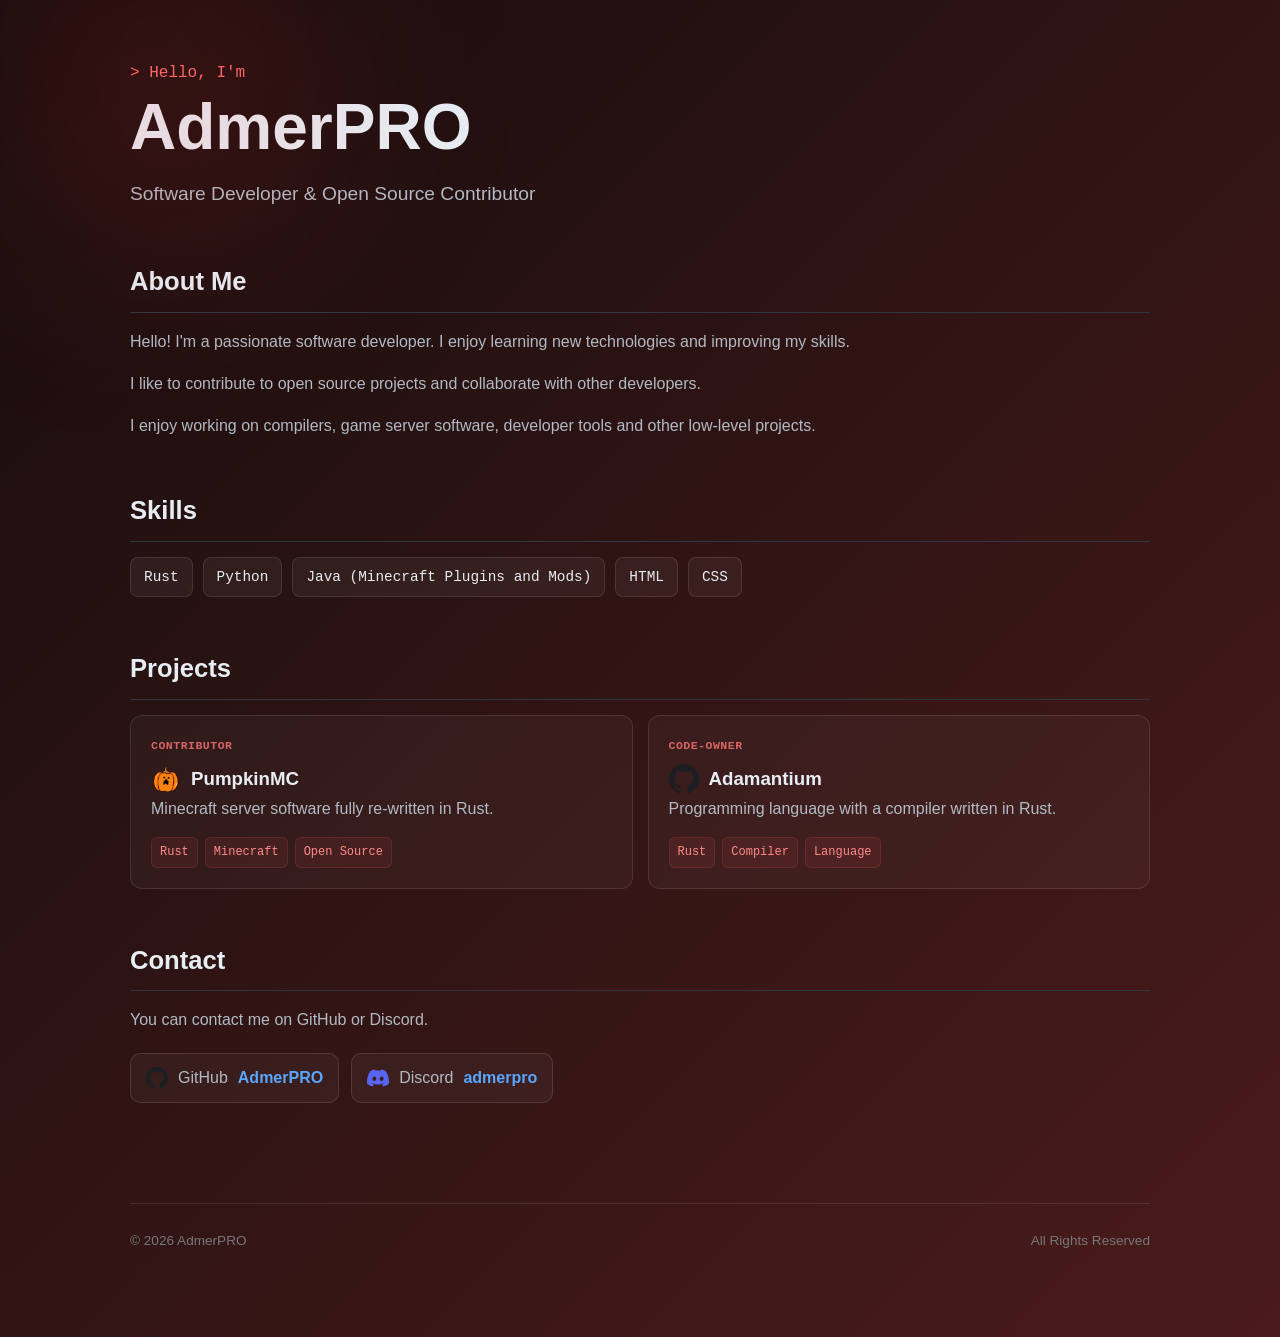
==== index.html @ 61b28dac "style: add - to Code-Owner" ====
<!DOCTYPE html>

<html lang="en">


<head>
    <meta charset="UTF-8">
    <meta name="viewport" content="width=device-width, initial-scale=1.0">

    <title>AdmerPRO</title>

    <link rel="stylesheet" href="./style.css">
</head>

<body>

    <header class="hero">
        <p class="hero-small">> Hello, I'm</p>
        <h1>AdmerPRO</h1>

        <p class="hero-description">
            Software Developer & Open Source Contributor
        </p>
    </header>

    <h2>About Me</h2>
    <p>Hello! I'm a passionate software developer. I enjoy learning new technologies and improving my skills.</p>
    <p>I like to contribute to open source projects and collaborate with other developers.</p>
    <p>I enjoy working on compilers, game server software, developer tools and other low-level projects.</p>

    <h2>Skills</h2>
    <div class="skills">
        <span>Rust</span>
        <span>Python</span>
        <span>Java (Minecraft Plugins and Mods)</span>
        <span>HTML</span>
        <span>CSS</span>
    </div>

    <!--
  /$$$$$$        /$$                                   /$$$$$$$  /$$$$$$$   /$$$$$$ 
 /$$__  $$      | $$                                  | $$__  $$| $$__  $$ /$$__  $$
| $$  \ $$  /$$$$$$$ /$$$$$$/$$$$   /$$$$$$   /$$$$$$ | $$  \ $$| $$  \ $$| $$  \ $$
| $$$$$$$$ /$$__  $$| $$_  $$_  $$ /$$__  $$ /$$__  $$| $$$$$$$/| $$$$$$$/| $$  | $$
| $$__  $$| $$  | $$| $$ \ $$ \ $$| $$$$$$$$| $$  \__/| $$____/ | $$__  $$| $$  | $$
| $$  | $$| $$  | $$| $$ | $$ | $$| $$_____/| $$      | $$      | $$  \ $$| $$  | $$
| $$  | $$|  $$$$$$$| $$ | $$ | $$|  $$$$$$$| $$      | $$      | $$  | $$|  $$$$$$/
|__/  |__/ \_______/|__/ |__/ |__/ \_______/|__/      |__/      |__/  |__/ \______/                                                                                                                                                
    -->

    <h2 id="projects">Projects</h2>

    <div class="projects">

        <a
            class="project-card"
            href="https://github.com/Pumpkin-MC/Pumpkin"
            target="_blank"
            rel="noopener noreferrer"
        >
            <span class="project-role">Contributor</span>
            <div class="project-header">
                <img src="./icons/pumpkin.png" alt="PumpkinMC">
                <h3>PumpkinMC</h3>
            </div>

            <p>
                Minecraft server software fully re-written in Rust.
            </p>

            <div class="project-tags">
                <span>Rust</span>
                <span>Minecraft</span>
                <span>Open Source</span>
            </div>
        </a>


        <a
            class="project-card"
            href="https://github.com/AdamantiumORG/Adamantium"
            target="_blank"
            rel="noopener noreferrer"
        >
            <span class="project-role">Code-Owner</span>
            <div class="project-header">
                <img src="./icons/github-icon.svg" alt="Adamantium">
                <h3>Adamantium</h3>
            </div>

            <p>
                Programming language with a compiler written in Rust.
            </p>

            <div class="project-tags">
                <span>Rust</span>
                <span>Compiler</span>
                <span>Language</span>
            </div>
        </a>

    </div>

    <h2>Contact</h2>
    <p>You can contact me on GitHub or Discord.</p>

    <div class="socials">
        <a
            href="https://github.com/AdmerPRO"
            target="_blank"
            class="social-link"
            rel="noopener noreferrer"
        >
            <img src="./icons/github-icon.svg" alt="GitHub">
            <span>GitHub</span>
            <strong>AdmerPRO</strong>
        </a>

        <a
            href="https://discord.com/channels/@me"
            target="_blank"
            class="social-link"
            rel="noopener noreferrer"
        >
            <img src="./icons/discord-icon.svg" alt="Discord">
            <span>Discord</span>
            <strong>admerpro</strong>
        </a>
    </div>

    <footer>
        <span>© 2026 AdmerPRO</span>
        <span>All Rights Reserved</span>
    </footer>
</body>


</html>
---- style.css ----
/* =========================
   RESET
   ========================= */

* {
    margin: 0;
    padding: 0;
    box-sizing: border-box;
}

html {
    scroll-behavior: smooth;
}


/* =========================
   BODY
   ========================= */

body {
    font-family: Inter, Arial, sans-serif;

    color: #e6edf3;

    max-width: 1100px;
    margin: 0 auto;
    padding: 60px 40px;

    line-height: 1.7;

    background: linear-gradient(
        -45deg,
        #170d0d,
        #271111,
        #541717,
        #4b1b1b,
        #170d0d
    );

    background-size: 400% 400%;
    animation: gradientMove 15s ease infinite;
}

@keyframes gradientMove {
    0% {
        background-position: 0% 50%;
    }

    50% {
        background-position: 100% 50%;
    }

    100% {
        background-position: 0% 50%;
    }
}

/* =========================
   HEADINGS
   ========================= */

h1 {
    font-size: 3rem;
    margin-bottom: 10px;
}

h2 {
    font-size: 1.6rem;

    margin-top: 50px;
    margin-bottom: 15px;

    padding-bottom: 8px;

    border-bottom: 1px solid #30363d;
}


/* =========================
   TEXT
   ========================= */

p {
    color: #b1bac4;
    margin-bottom: 15px;
}

strong {
    color: #ffffff;
}


/* =========================
   LINKS
   ========================= */

a {
    color: #58a6ff;
    text-decoration: none;

    transition: color 0.2s ease;
}

a:hover {
    color: #79c0ff;
    text-decoration: underline;
}


/* Link with icon */

.icon-link {
    display: inline-flex;
    align-items: center;
    gap: 8px;
}

.icon-link img {
    width: 22px;
    height: 22px;
    object-fit: contain;
}


/* =========================
   LISTS
   ========================= */

ul,
ol {
    margin-left: 25px;
    margin-top: 10px;
}

li {
    margin: 7px 0;
    color: #c9d1d9;
}


/* =========================
   CODE
   ========================= */

code {
    font-family: "JetBrains Mono", Consolas, monospace;

    background: #161b22;
    color: #79c0ff;

    padding: 3px 7px;

    border: 1px solid #30363d;
    border-radius: 6px;
}


/* =========================
   PROJECT CARDS
   ========================= */

.project {
    background: #161b22;

    border: 1px solid #30363d;
    border-radius: 12px;

    padding: 20px;
    margin: 15px 0;

    transition:
        transform 0.2s ease,
        border-color 0.2s ease;
}

.project:hover {
    transform: translateY(-3px);
    border-color: #58a6ff;
}

.project h3 {
    margin-bottom: 8px;
}


/* =========================
   BUTTONS
   ========================= */

.button {
    display: inline-block;

    background: #238636;
    color: white;

    padding: 9px 16px;

    border-radius: 7px;

    font-weight: 600;

    transition:
        background 0.2s ease,
        transform 0.2s ease;
}

.button:hover {
    background: #2ea043;

    color: white;
    text-decoration: none;

    transform: translateY(-2px);
}


/* =========================
   MOBILE
   ========================= */

@media (max-width: 600px) {

    body {
        padding: 30px 20px;
    }

    h1 {
        font-size: 2.2rem;
    }

    h2 {
        font-size: 1.4rem;
    }
}

/* =========================
   HERO SECTION
   ========================= */

.hero {
    position: relative;
}

.hero::before {
    content: "";

    position: absolute;

    width: 350px;
    height: 350px;

    left: -150px;
    top: -150px;

    background: rgba(255, 50, 50, 0.12);

    filter: blur(100px);

    border-radius: 50%;

    pointer-events: none;
}

.hero-small {
    color: #ff6b6b;
    font-family: "JetBrains Mono", Consolas, monospace;
    margin-bottom: 5px;
}

.hero h1 {
    font-size: 4rem;
    line-height: 1.1;
    margin: 0;
}

.hero h1 span {
    color: #ff5c5c;
}

.hero-description {
    font-size: 1.2rem;
    margin-top: 15px;
}

.hero-links {
    display: flex;
    gap: 12px;
    margin-top: 25px;
}

.primary-button,
.secondary-button {
    padding: 10px 18px;
    border-radius: 8px;
    text-decoration: none;
    font-weight: 600;
}

.primary-button {
    background: #e5484d;
    color: white;
}

.secondary-button {
    border: 1px solid #444;
    color: #ddd;
}

.primary-button:hover,
.secondary-button:hover {
    transform: translateY(-2px);
    text-decoration: none;
}

/* =========================
   SKILLS
   ========================= */

.skills {
    display: flex;
    flex-wrap: wrap;
    gap: 10px;
}

.skills span {
    background: rgba(255, 255, 255, 0.05);
    border: 1px solid rgba(255, 255, 255, 0.1);

    padding: 7px 13px;
    border-radius: 8px;

    font-family: monospace;
    font-size: 0.9rem;

    transition: 0.2s ease;
}

.skills span:hover {
    border-color: #e5484d;
    transform: translateY(-2px);
}

/* =========================
    SOCIALS
    ========================= */

.socials {
    display: flex;
    flex-wrap: wrap;
    gap: 12px;

    margin-top: 20px;
}

.social-link {
    display: flex;
    align-items: center;
    gap: 10px;

    padding: 10px 15px;

    background: rgba(255, 255, 255, 0.04);

    border: 1px solid rgba(255, 255, 255, 0.12);
    border-radius: 10px;

    color: #e6edf3;
    text-decoration: none;

    transition:
        transform 0.2s ease,
        border-color 0.2s ease,
        background 0.2s ease;
}

.social-link img {
    width: 22px;
    height: 22px;
    object-fit: contain;
}

.social-link span {
    color: #b1bac4;
}

.social-link strong {
    color: #58a6ff;
}

.social-link:hover {
    transform: translateY(-3px);

    background: rgba(255, 255, 255, 0.07);
    border-color: #e5484d;

    text-decoration: none;
}

/* =========================
    PROJECTS
    ========================= */

.projects {
    display: grid;
    grid-template-columns: repeat(2, 1fr);
    gap: 15px;
}

.project-card {
    display: block;

    padding: 20px;

    background: rgba(255, 255, 255, 0.035);
    border: 1px solid rgba(255, 255, 255, 0.1);
    border-radius: 12px;

    color: inherit;
    text-decoration: none;

    transition:
        transform 0.2s ease,
        border-color 0.2s ease,
        background 0.2s ease;
}

.project-card:hover {
    transform: translateY(-4px);

    border-color: rgba(255, 90, 90, 0.6);

    box-shadow:
        0 10px 30px rgba(0, 0, 0, 0.2),
        0 0 25px rgba(255, 60, 60, 0.05);

    text-decoration: none;
}

.project-card:hover * {
    text-decoration: none;
}

.project-header {
    display: flex;
    align-items: center;
    gap: 10px;
}

.project-header img {
    width: 30px;
    height: 30px;
    object-fit: contain;
}

.project-header h3 {
    margin: 0;
}

.project-tags {
    display: flex;
    flex-wrap: wrap;
    gap: 7px;

    margin-top: 15px;
}

.project-tags span {
    padding: 4px 8px;

    font-family: monospace;
    font-size: 0.75rem;

    color: #ff8a8a;
    background: rgba(255, 90, 90, 0.08);

    border: 1px solid rgba(255, 90, 90, 0.15);
    border-radius: 6px;
}

.project-role {
    display: block;
    margin-bottom: 8px;

    font-family: monospace;
    font-size: 0.72rem;
    font-weight: 600;
    letter-spacing: 0.5px;
    text-transform: uppercase;

    color: #ff7777;
    opacity: 0.8;
}

/* =========================
    FOOTER
    ========================= */

footer {
    display: flex;
    justify-content: space-between;

    margin-top: 100px;
    padding: 25px 0;

    border-top: 1px solid rgba(255, 255, 255, 0.1);

    color: #777;
    font-size: 0.85rem;
}
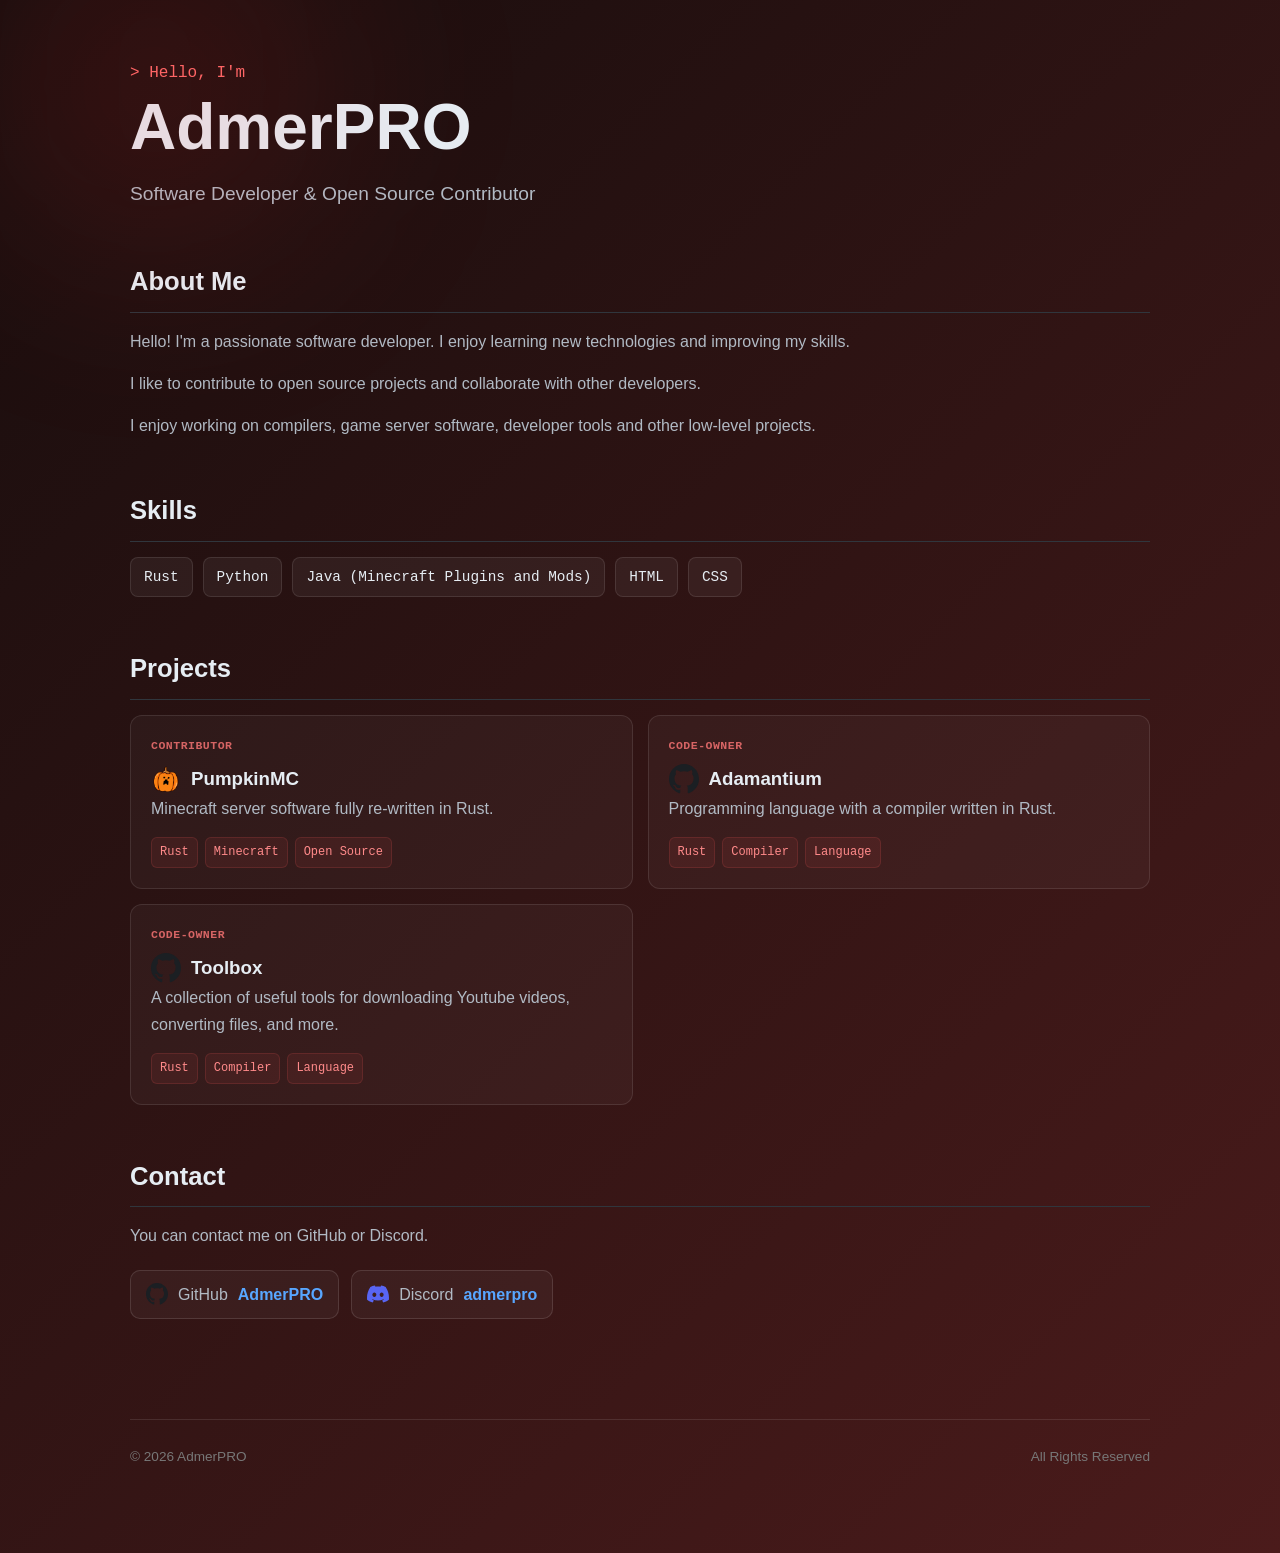
==== commit cb28b0c8: "feat: Add Toolbox to projects" ====
--- a/index.html
+++ b/index.html
@@ -10,6 +10,8 @@
     <title>AdmerPRO</title>
 
     <link rel="stylesheet" href="./style.css">
+
+    <link rel="icon" href="./icons/favicon.ico" type="image/x-icon">
 </head>
 
 <body>
@@ -99,6 +101,29 @@
             </div>
         </a>
 
+        <a
+            class="project-card"
+            href="https://github.com/AdmerPRO/Toolbox"
+            target="_blank"
+            rel="noopener noreferrer"
+        >
+            <span class="project-role">Code-Owner</span>
+            <div class="project-header">
+                <img src="./icons/github-icon.svg" alt="Toolbox">
+                <h3>Toolbox</h3>
+            </div>
+
+            <p>
+                A collection of useful tools for downloading Youtube videos, converting files, and more.
+            </p>
+
+            <div class="project-tags">
+                <span>Rust</span>
+                <span>Compiler</span>
+                <span>Language</span>
+            </div>
+        </a>
+
     </div>
 
     <h2>Contact</h2>
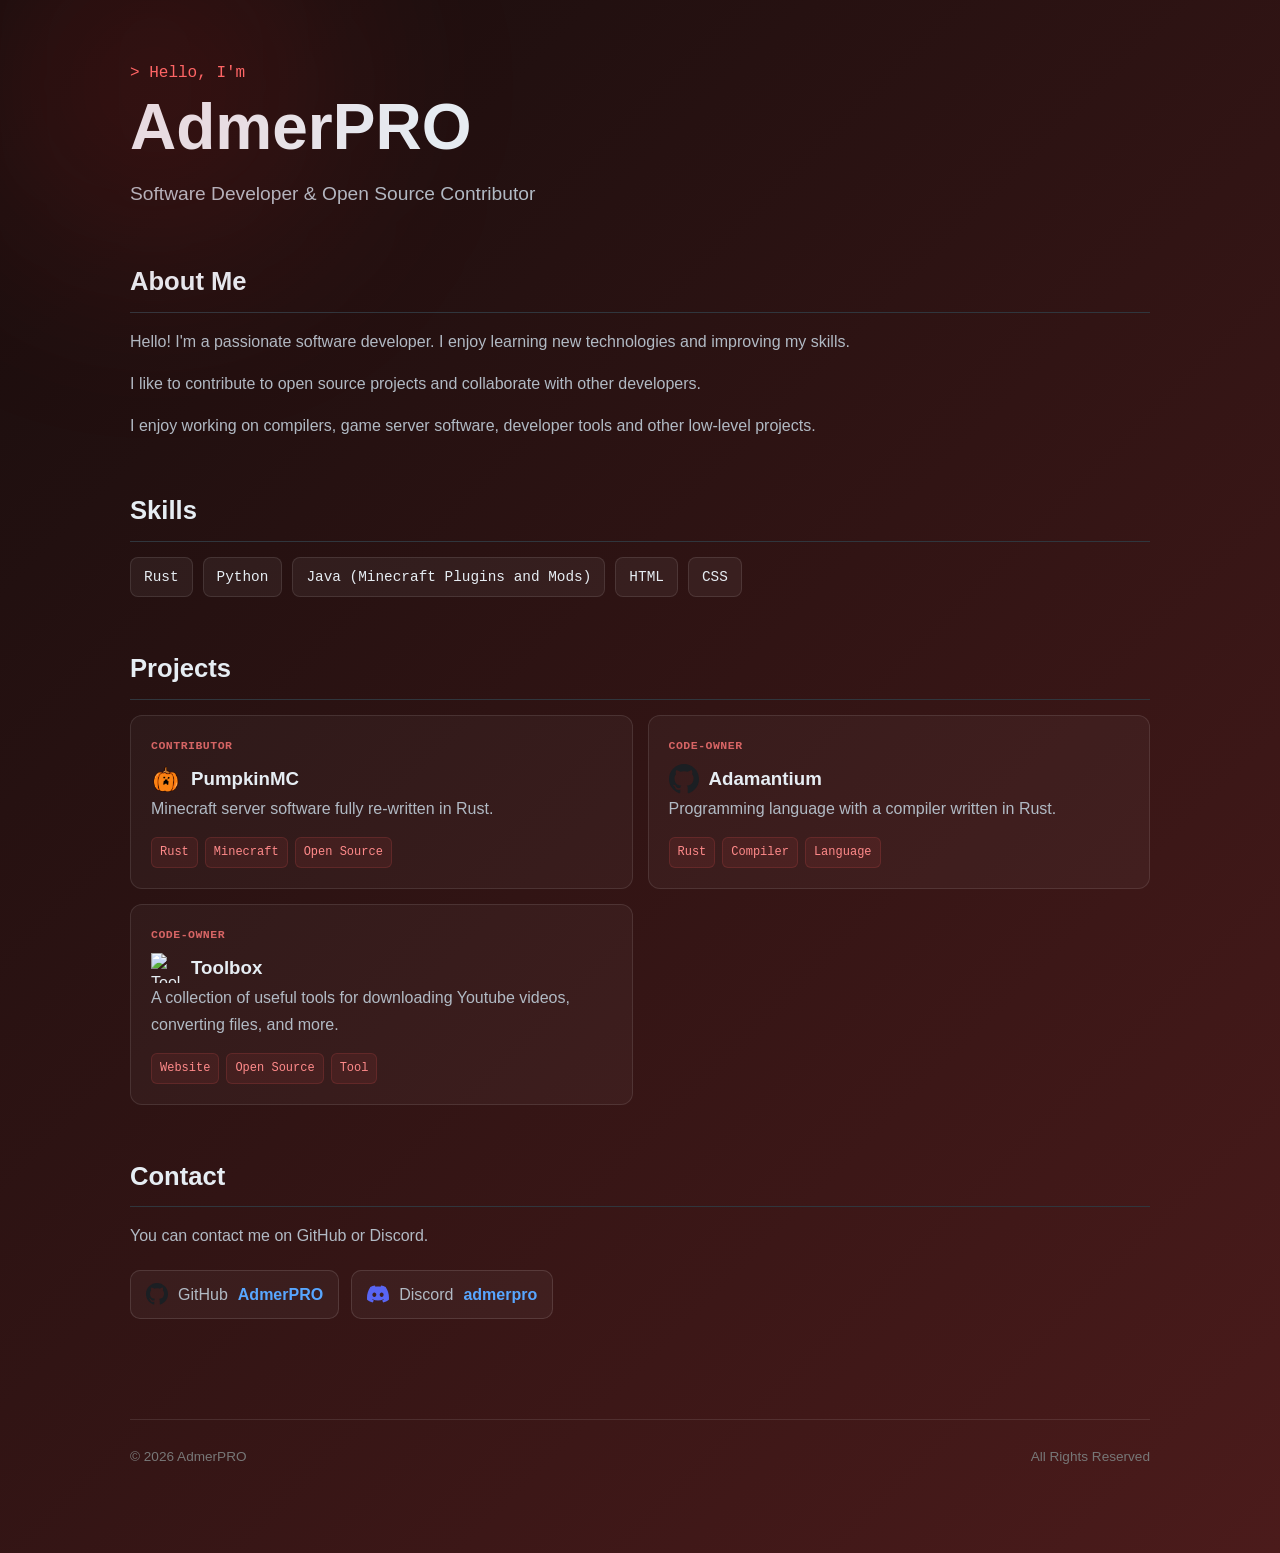
==== commit 0574e4ea: "feat: Update Toolbox data" ====
--- a/index.html
+++ b/index.html
@@ -103,13 +103,13 @@
 
         <a
             class="project-card"
-            href="https://github.com/AdmerPRO/Toolbox"
+            href="https://tools.admerpro.com"
             target="_blank"
             rel="noopener noreferrer"
         >
             <span class="project-role">Code-Owner</span>
             <div class="project-header">
-                <img src="./icons/github-icon.svg" alt="Toolbox">
+                <img src="./icons/toolbox_icon.png" alt="Toolbox">
                 <h3>Toolbox</h3>
             </div>
 
@@ -118,9 +118,9 @@
             </p>
 
             <div class="project-tags">
-                <span>Rust</span>
-                <span>Compiler</span>
-                <span>Language</span>
+                <span>Website</span>
+                <span>Open Source</span>
+                <span>Tool</span>
             </div>
         </a>
 
@@ -160,4 +160,4 @@
 </body>
 
 
-</html>+</html>
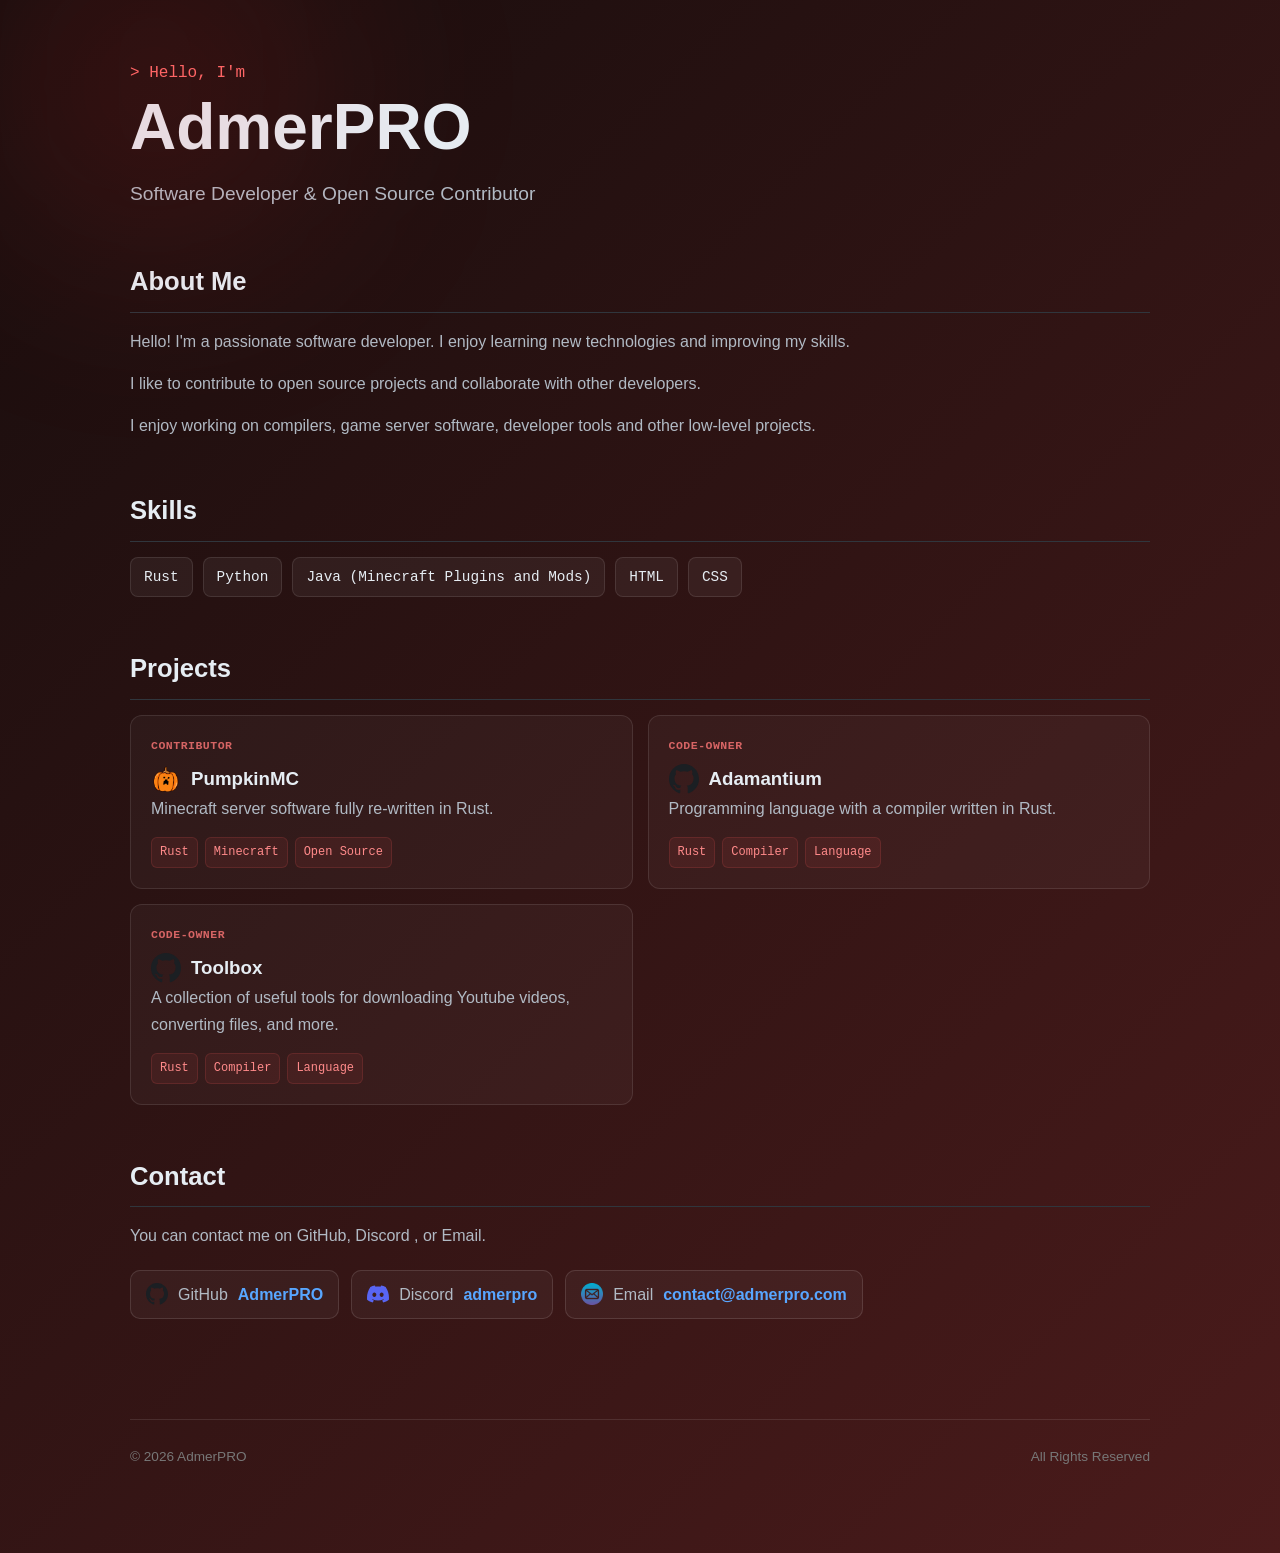
==== commit a39f6f56: "feat(socials): add email contact" ====
--- a/index.html
+++ b/index.html
@@ -109,7 +109,7 @@
         >
             <span class="project-role">Code-Owner</span>
             <div class="project-header">
-                <img src="./icons/toolbox_icon.png" alt="Toolbox">
+                <img src="./icons/github-icon.svg" alt="Toolbox">
                 <h3>Toolbox</h3>
             </div>
 
@@ -118,16 +118,16 @@
             </p>
 
             <div class="project-tags">
-                <span>Website</span>
-                <span>Open Source</span>
-                <span>Tool</span>
+                <span>Rust</span>
+                <span>Compiler</span>
+                <span>Language</span>
             </div>
         </a>
 
     </div>
 
     <h2>Contact</h2>
-    <p>You can contact me on GitHub or Discord.</p>
+    <p>You can contact me on GitHub, Discord , or Email.</p>
 
     <div class="socials">
         <a
@@ -151,6 +151,17 @@
             <span>Discord</span>
             <strong>admerpro</strong>
         </a>
+
+        <a
+            href="mailto:contact@admerpro.com"
+            target="_blank"
+            class="social-link"
+            rel="noopener noreferrer"
+        >
+            <img src="./icons/email.png" alt="Email">
+            <span>Email</span>
+            <strong>contact@admerpro.com</strong>
+        </a>
     </div>
 
     <footer>
@@ -160,4 +171,4 @@
 </body>
 
 
-</html>
+</html>
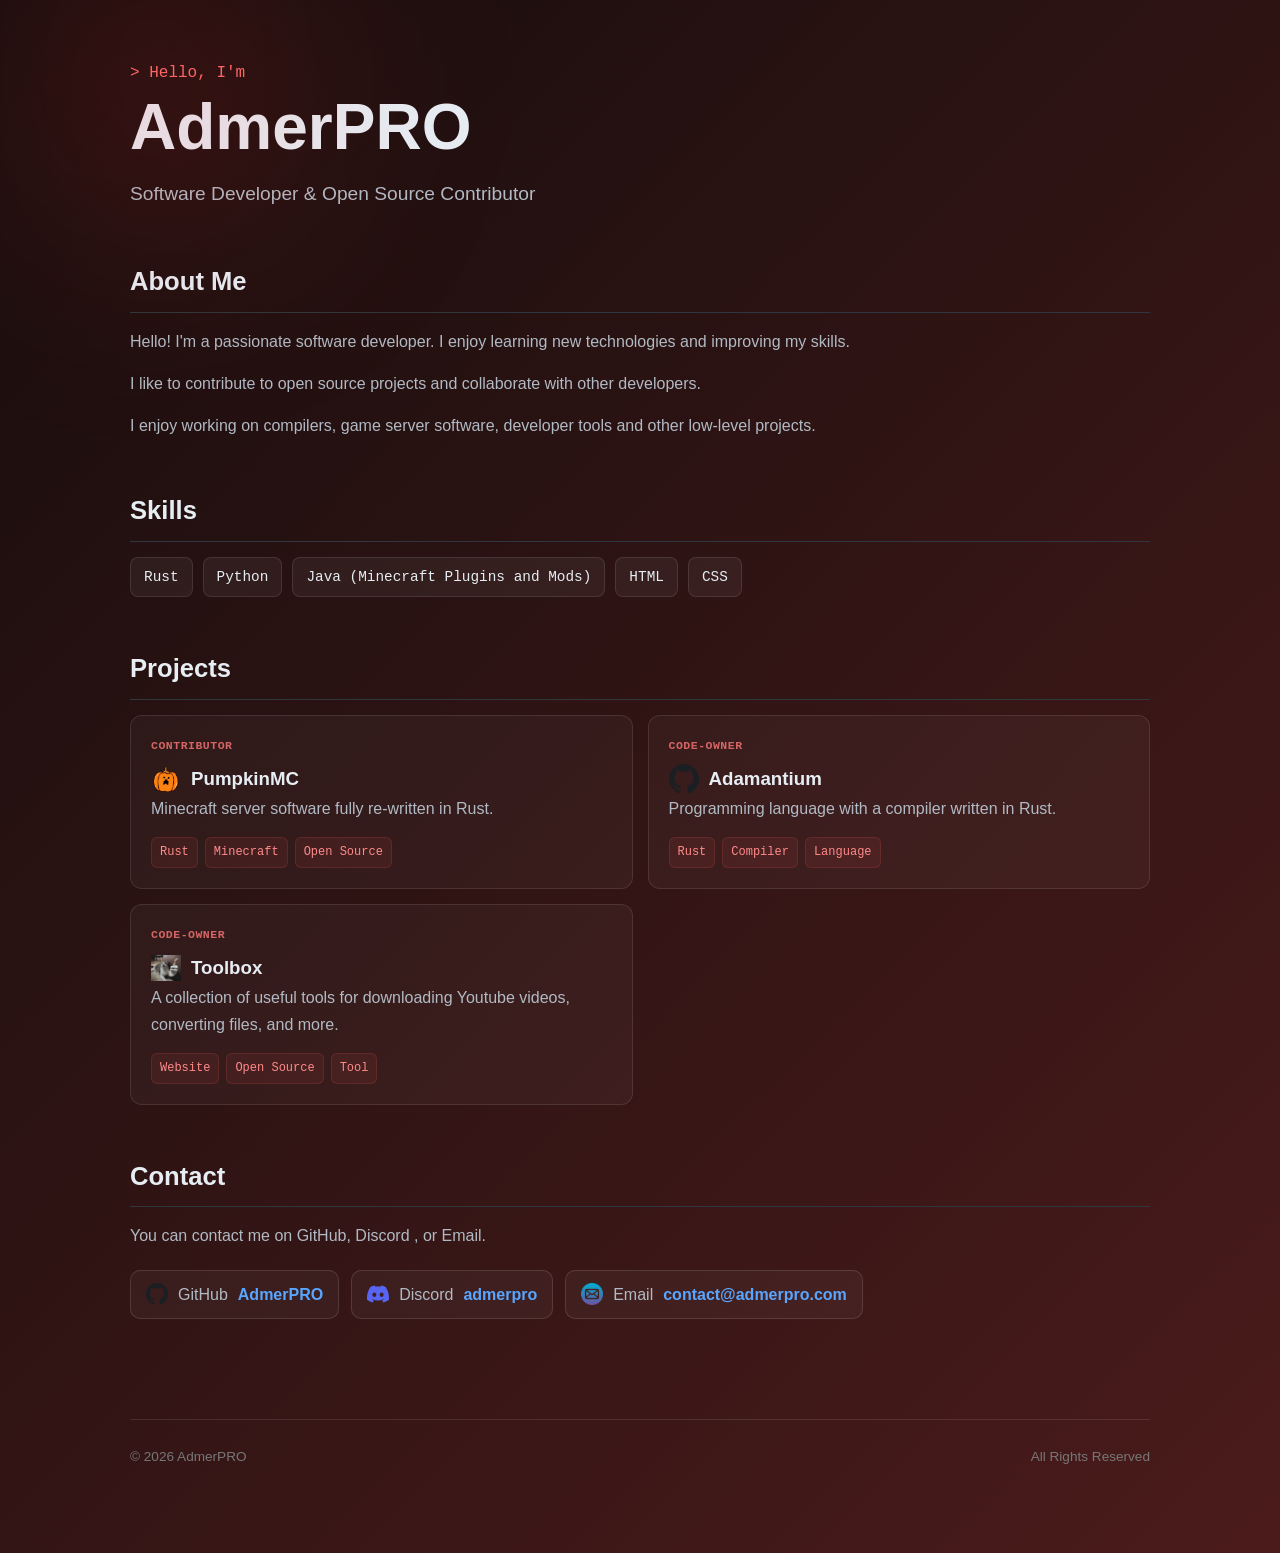
==== commit d4254c8d: "Merge branch 'master' of https://github.com/AdmerPRO/AdmerPRO-PortfolioWebsite" ====
--- a/index.html
+++ b/index.html
@@ -109,7 +109,7 @@
         >
             <span class="project-role">Code-Owner</span>
             <div class="project-header">
-                <img src="./icons/github-icon.svg" alt="Toolbox">
+                <img src="./icons/toolbox_icon.png" alt="Toolbox">
                 <h3>Toolbox</h3>
             </div>
 
@@ -118,9 +118,9 @@
             </p>
 
             <div class="project-tags">
-                <span>Rust</span>
-                <span>Compiler</span>
-                <span>Language</span>
+                <span>Website</span>
+                <span>Open Source</span>
+                <span>Tool</span>
             </div>
         </a>
 
@@ -171,4 +171,4 @@
 </body>
 
 
-</html>+</html>
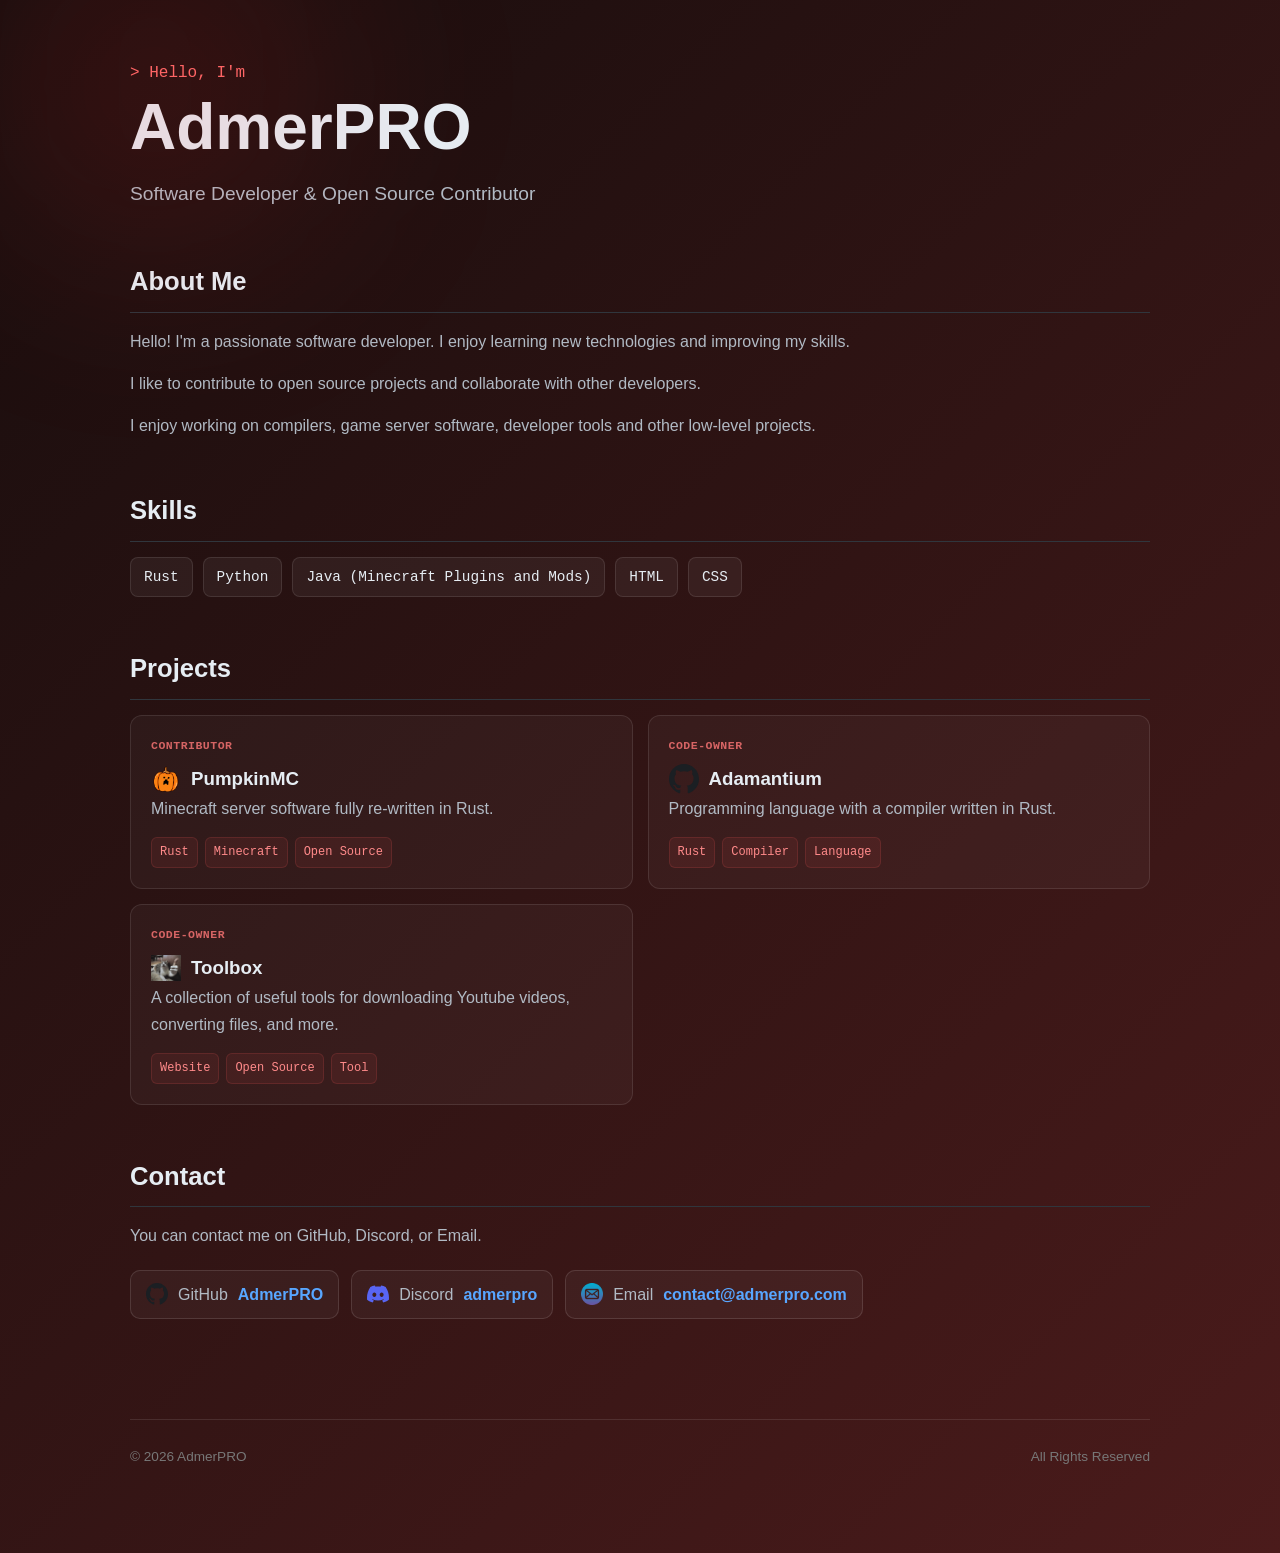
==== commit 2908acce: "style(socials): delete whitespace" ====
--- a/index.html
+++ b/index.html
@@ -127,7 +127,7 @@
     </div>
 
     <h2>Contact</h2>
-    <p>You can contact me on GitHub, Discord , or Email.</p>
+    <p>You can contact me on GitHub, Discord, or Email.</p>
 
     <div class="socials">
         <a
